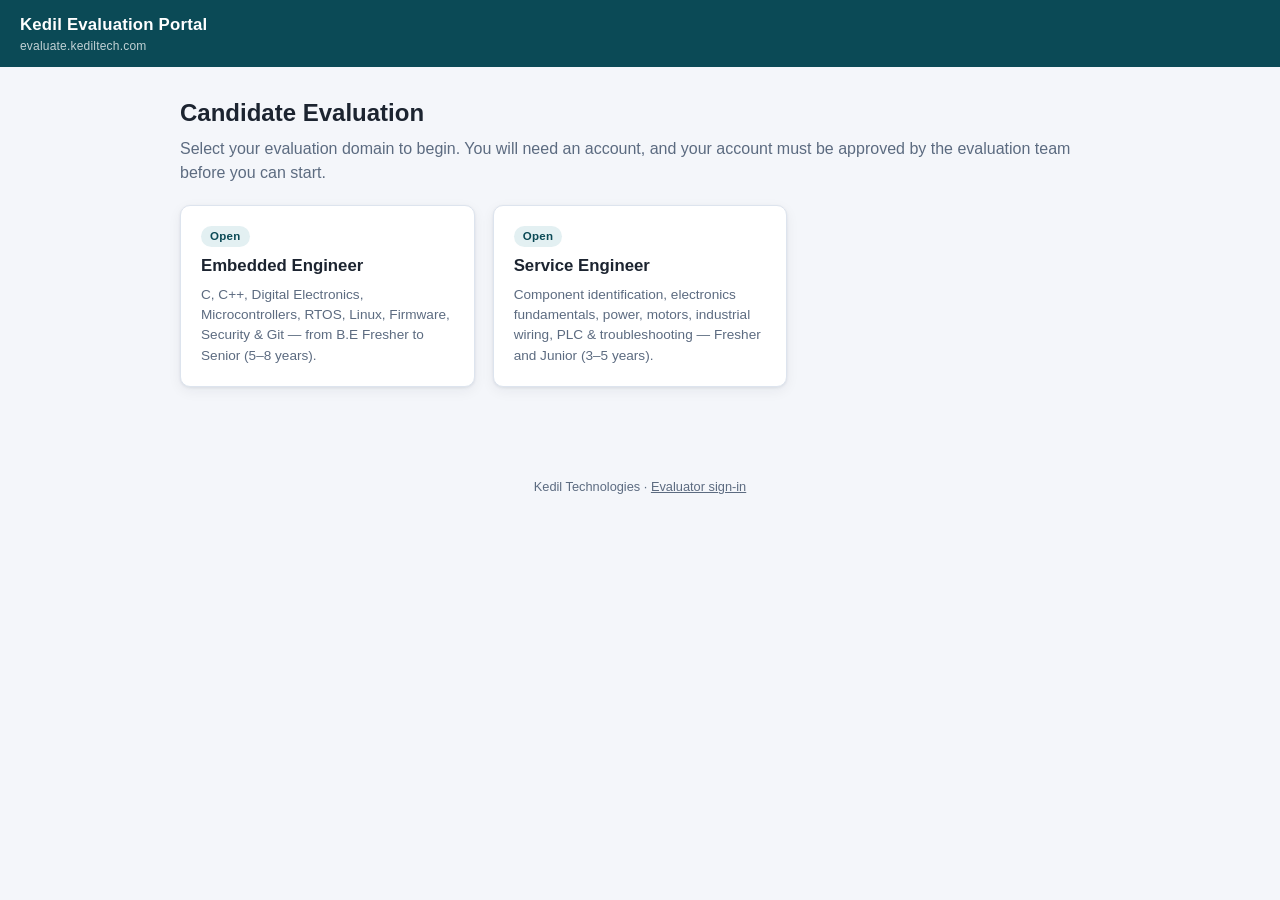
==== index.html @ daf15ae6 "First version First version" ====
<!DOCTYPE html>
<html lang="en">
<head>
  <meta charset="UTF-8">
  <meta name="viewport" content="width=device-width, initial-scale=1.0">
  <title>Kedil Evaluation Portal</title>
  <link rel="stylesheet" href="shared/styles.css">
</head>
<body>
  <div class="topbar">
    <div class="brand">Kedil Evaluation Portal<small>evaluate.kediltech.com</small></div>
  </div>

  <div class="wrap">
    <h1>Candidate Evaluation</h1>
    <p class="lead">Select your evaluation domain to begin. You will need an account, and your account must be approved by the evaluation team before you can start.</p>

    <div class="tiles">
      <a class="tile" href="embedded/">
        <span class="badge">Open</span>
        <h3>Embedded Engineer</h3>
        <span class="sub">C, C++, Digital Electronics, Microcontrollers, RTOS, Linux, Firmware, Security &amp; Git — from B.E Fresher to Senior (5–8 years).</span>
      </a>
      <a class="tile" href="service/">
        <span class="badge">Open</span>
        <h3>Service Engineer</h3>
        <span class="sub">Component identification, electronics fundamentals, power, motors, industrial wiring, PLC &amp; troubleshooting — Fresher and Junior (3–5 years).</span>
      </a>
    </div>
  </div>

  <footer class="foot">
    Kedil Technologies &middot; <a href="admin/">Evaluator sign-in</a>
  </footer>
</body>
</html>
---- shared/styles.css ----
/* Kedil Evaluation Portal — shared styles */
:root {
  --bg: #f4f6fa;
  --surface: #ffffff;
  --ink: #1c2430;
  --muted: #5c6b80;
  --line: #dde4ee;
  --accent: #0f5f6e;
  --accent-dark: #0b4a56;
  --accent-soft: #e3f0f2;
  --good: #1d7a3f;
  --good-soft: #e4f3e9;
  --warn: #a05a00;
  --warn-soft: #fdf1de;
  --bad: #b02a2a;
  --bad-soft: #fbe7e7;
  --radius: 10px;
  --shadow: 0 1px 3px rgba(16, 30, 54, 0.08), 0 4px 14px rgba(16, 30, 54, 0.06);
}

* { box-sizing: border-box; }

html, body {
  margin: 0;
  padding: 0;
  background: var(--bg);
  color: var(--ink);
  font-family: -apple-system, BlinkMacSystemFont, "Segoe UI", Roboto, Helvetica, Arial, sans-serif;
  font-size: 16px;
  line-height: 1.5;
}

.hidden { display: none !important; }

/* ---- top bar ---- */
.topbar {
  background: var(--accent-dark);
  color: #fff;
  padding: 12px 20px;
  display: flex;
  align-items: center;
  justify-content: space-between;
  gap: 12px;
  flex-wrap: wrap;
}
.topbar .brand { font-weight: 700; font-size: 1.05rem; letter-spacing: 0.2px; }
.topbar .brand small { display: block; font-weight: 400; opacity: 0.75; font-size: 0.75rem; }
.topbar .who { font-size: 0.85rem; opacity: 0.9; display: flex; align-items: center; gap: 10px; }

/* ---- layout ---- */
.wrap { max-width: 960px; margin: 0 auto; padding: 28px 20px 60px; }
.wrap-wide { max-width: 1200px; }

.card {
  background: var(--surface);
  border: 1px solid var(--line);
  border-radius: var(--radius);
  box-shadow: var(--shadow);
  padding: 22px;
}

h1 { font-size: 1.5rem; margin: 0 0 6px; }
h2 { font-size: 1.15rem; margin: 0 0 10px; }
p.lead { color: var(--muted); margin-top: 0; }

/* ---- buttons ---- */
.btn {
  display: inline-block;
  background: var(--accent);
  color: #fff;
  border: none;
  border-radius: 8px;
  padding: 10px 18px;
  font-size: 0.95rem;
  font-weight: 600;
  cursor: pointer;
  text-decoration: none;
  transition: background 0.15s;
}
.btn:hover { background: var(--accent-dark); }
.btn:disabled { opacity: 0.5; cursor: not-allowed; }
.btn-ghost {
  background: transparent;
  color: var(--accent);
  border: 1px solid var(--accent);
}
.btn-ghost:hover { background: var(--accent-soft); }
.btn-danger { background: var(--bad); }
.btn-danger:hover { background: #8f2020; }
.btn-sm { padding: 6px 12px; font-size: 0.85rem; }
.btn-link {
  background: none; border: none; color: var(--accent);
  cursor: pointer; font-size: 0.9rem; text-decoration: underline; padding: 0;
}

/* ---- forms ---- */
label { display: block; font-size: 0.85rem; font-weight: 600; margin: 12px 0 4px; color: var(--muted); }
input[type="text"], input[type="email"], input[type="password"], input[type="number"], textarea, select {
  width: 100%;
  padding: 10px 12px;
  border: 1px solid var(--line);
  border-radius: 8px;
  font-size: 0.95rem;
  font-family: inherit;
  background: #fff;
  color: var(--ink);
}
input:focus, textarea:focus { outline: 2px solid var(--accent); outline-offset: -1px; }

.msg { margin-top: 12px; font-size: 0.9rem; padding: 10px 12px; border-radius: 8px; }
.msg-err { background: var(--bad-soft); color: var(--bad); }
.msg-ok { background: var(--good-soft); color: var(--good); }
.msg-info { background: var(--accent-soft); color: var(--accent-dark); }

/* ---- auth card ---- */
.auth-card { max-width: 420px; margin: 48px auto; }
.auth-tabs { display: flex; border-bottom: 1px solid var(--line); margin-bottom: 16px; }
.auth-tabs button {
  flex: 1; background: none; border: none; padding: 10px;
  font-size: 0.95rem; font-weight: 600; color: var(--muted); cursor: pointer;
  border-bottom: 2px solid transparent;
}
.auth-tabs button.active { color: var(--accent); border-bottom-color: var(--accent); }

/* ---- tiles (hub + levels) ---- */
.tiles { display: grid; grid-template-columns: repeat(auto-fill, minmax(260px, 1fr)); gap: 18px; margin-top: 20px; }
.tile {
  background: var(--surface);
  border: 1px solid var(--line);
  border-radius: var(--radius);
  box-shadow: var(--shadow);
  padding: 20px;
  text-decoration: none;
  color: var(--ink);
  display: flex;
  flex-direction: column;
  gap: 6px;
  transition: transform 0.12s, box-shadow 0.12s;
}
a.tile:hover { transform: translateY(-2px); box-shadow: 0 6px 20px rgba(16,30,54,0.12); }
.tile h3 { margin: 0; font-size: 1.05rem; }
.tile .sub { color: var(--muted); font-size: 0.85rem; }
.tile.disabled { opacity: 0.55; }
.badge {
  display: inline-block; font-size: 0.72rem; font-weight: 700;
  padding: 2px 9px; border-radius: 999px; letter-spacing: 0.3px;
  background: var(--accent-soft); color: var(--accent-dark);
  align-self: flex-start;
}
.badge-warn { background: var(--warn-soft); color: var(--warn); }
.badge-good { background: var(--good-soft); color: var(--good); }
.badge-bad { background: var(--bad-soft); color: var(--bad); }
.badge-muted { background: #eceff5; color: var(--muted); }

/* ---- exam layout ---- */
.exam-bar {
  position: sticky; top: 0; z-index: 10;
  background: var(--accent-dark); color: #fff;
  padding: 10px 16px;
  display: flex; align-items: center; justify-content: space-between; gap: 12px; flex-wrap: wrap;
}
.exam-bar .timer {
  font-variant-numeric: tabular-nums;
  font-weight: 700; font-size: 1.15rem;
  background: rgba(255,255,255,0.12);
  padding: 4px 14px; border-radius: 8px;
}
.exam-bar .timer.low { background: var(--bad); }
.exam-bar .save-state { font-size: 0.8rem; opacity: 0.85; }

.exam-body { display: flex; gap: 20px; max-width: 1200px; margin: 20px auto; padding: 0 16px; align-items: flex-start; }
.palette {
  width: 230px; flex-shrink: 0;
  background: var(--surface); border: 1px solid var(--line);
  border-radius: var(--radius); padding: 14px;
  position: sticky; top: 66px;
  max-height: calc(100vh - 90px); overflow-y: auto;
}
.palette h4 { margin: 10px 0 6px; font-size: 0.75rem; text-transform: uppercase; letter-spacing: 0.5px; color: var(--muted); }
.palette h4:first-child { margin-top: 0; }
.palette .nums { display: flex; flex-wrap: wrap; gap: 5px; }
.palette .nums button {
  width: 34px; height: 30px; border: 1px solid var(--line); border-radius: 6px;
  background: #fff; cursor: pointer; font-size: 0.8rem; color: var(--ink);
}
.palette .nums button.answered { background: var(--good-soft); border-color: var(--good); color: var(--good); font-weight: 700; }
.palette .nums button.current { outline: 2px solid var(--accent); }

.q-area { flex: 1; min-width: 0; }
.q-module { font-size: 0.8rem; font-weight: 700; text-transform: uppercase; letter-spacing: 0.5px; color: var(--accent); margin-bottom: 6px; }
.q-text { font-size: 1.05rem; font-weight: 600; margin-bottom: 16px; white-space: pre-wrap; }
/* topic selection */
.topic-row {
  display: flex; align-items: center; gap: 10px;
  border: 1px solid var(--line); border-radius: 8px;
  padding: 10px 12px; margin-bottom: 8px; cursor: pointer;
  font-size: 0.95rem; background: #fff;
}
.topic-row:hover { border-color: var(--accent); }
.topic-row input { width: auto; }
.topic-row .topic-name { flex: 1; font-weight: 600; }
.topic-row .topic-count { color: var(--muted); font-size: 0.85rem; white-space: nowrap; }
.topic-row.off { opacity: 0.55; }

.q-image { margin-bottom: 16px; }
.q-image img {
  max-width: 320px; max-height: 260px; width: auto; height: auto;
  border: 1px solid var(--line); border-radius: 8px; background: #fff; padding: 8px;
}

.opt {
  display: flex; gap: 10px; align-items: flex-start;
  border: 1px solid var(--line); border-radius: 8px;
  padding: 12px 14px; margin-bottom: 10px; cursor: pointer;
  background: #fff; transition: border-color 0.1s, background 0.1s;
}
.opt:hover { border-color: var(--accent); }
.opt.selected { border-color: var(--accent); background: var(--accent-soft); }
.opt input { margin-top: 4px; }
.opt .letter { font-weight: 700; color: var(--accent); }

.code-editor {
  width: 100%; min-height: 340px;
  font-family: "SF Mono", SFMono-Regular, Menlo, Consolas, "Liberation Mono", monospace;
  font-size: 0.88rem; line-height: 1.5;
  background: #10171f; color: #dbe4ef;
  border: 1px solid #2a3644; border-radius: 8px;
  padding: 14px; resize: vertical;
  tab-size: 4; -moz-tab-size: 4;
  white-space: pre; overflow-x: auto;
}
.code-editor:focus { outline: 2px solid var(--accent); }
.code-hint { font-size: 0.8rem; color: var(--muted); margin-top: 6px; }

.q-nav { display: flex; justify-content: space-between; margin-top: 18px; gap: 10px; }

/* ---- tables (admin) ---- */
table.grid { width: 100%; border-collapse: collapse; font-size: 0.9rem; }
table.grid th, table.grid td { text-align: left; padding: 9px 10px; border-bottom: 1px solid var(--line); }
table.grid th { font-size: 0.75rem; text-transform: uppercase; letter-spacing: 0.5px; color: var(--muted); }
table.grid tr.clickable { cursor: pointer; }
table.grid tr.clickable:hover { background: var(--accent-soft); }

pre.code-view {
  background: #10171f; color: #dbe4ef;
  font-family: "SF Mono", SFMono-Regular, Menlo, Consolas, monospace;
  font-size: 0.85rem; line-height: 1.5;
  border-radius: 8px; padding: 14px; overflow-x: auto;
  white-space: pre-wrap; word-break: break-word;
  max-height: 480px; overflow-y: auto;
}

.tabs { display: flex; gap: 6px; margin-bottom: 18px; border-bottom: 1px solid var(--line); }
.tabs button {
  background: none; border: none; padding: 10px 16px; cursor: pointer;
  font-size: 0.95rem; font-weight: 600; color: var(--muted);
  border-bottom: 2px solid transparent;
}
.tabs button.active { color: var(--accent); border-bottom-color: var(--accent); }

.center-note { text-align: center; padding: 60px 20px; color: var(--muted); }
.center-note .big { font-size: 2.4rem; margin-bottom: 10px; }

footer.foot { text-align: center; color: var(--muted); font-size: 0.8rem; padding: 30px 0; }
footer.foot a { color: var(--muted); }

@media (max-width: 800px) {
  .exam-body { flex-direction: column; }
  .palette { width: 100%; position: static; max-height: none; }
}
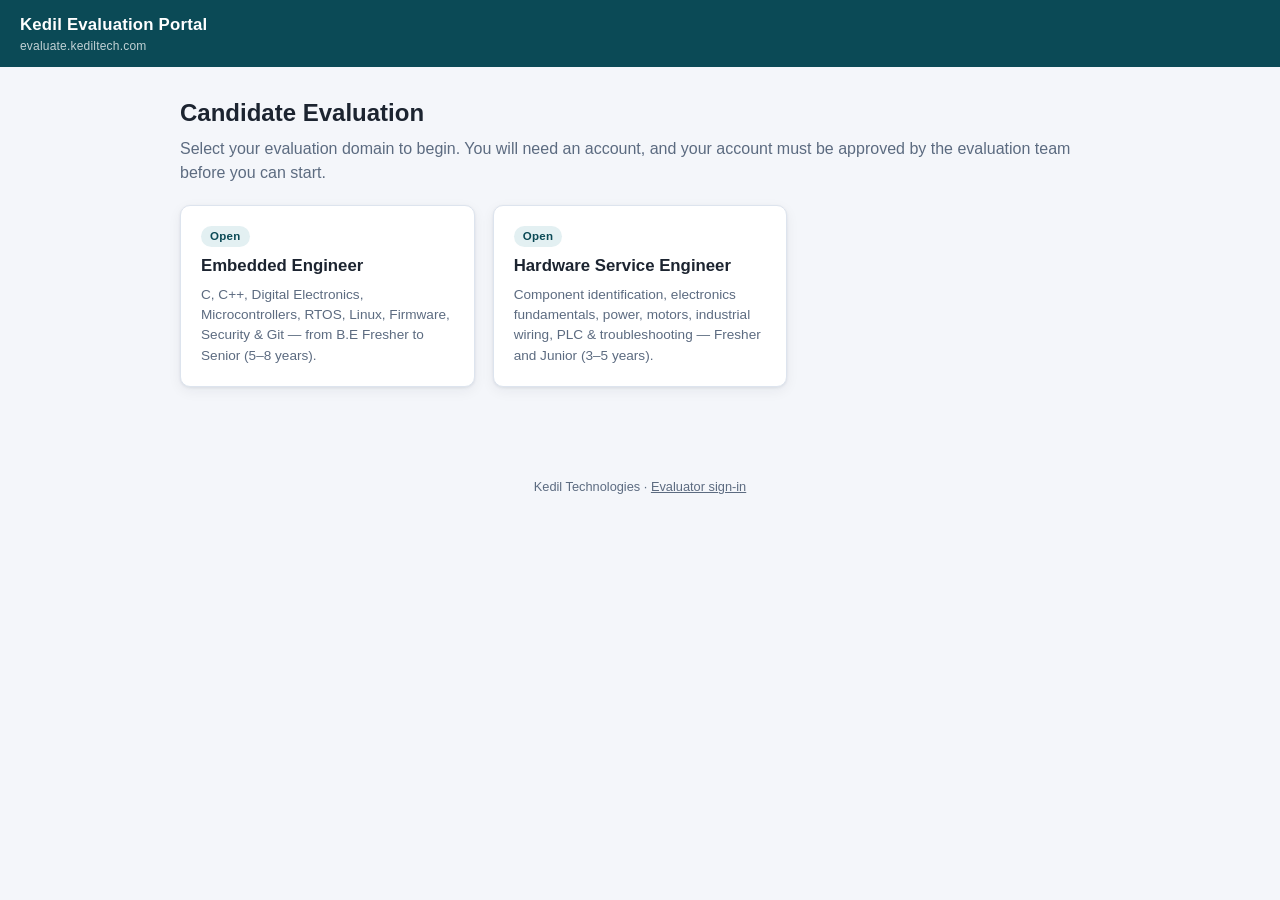
==== commit 27f5d13f: "Changed title of sevice" ====
--- a/index.html
+++ b/index.html
@@ -23,7 +23,7 @@
       </a>
       <a class="tile" href="service/">
         <span class="badge">Open</span>
-        <h3>Service Engineer</h3>
+        <h3>Hardware Service Engineer</h3>
         <span class="sub">Component identification, electronics fundamentals, power, motors, industrial wiring, PLC &amp; troubleshooting — Fresher and Junior (3–5 years).</span>
       </a>
     </div>
